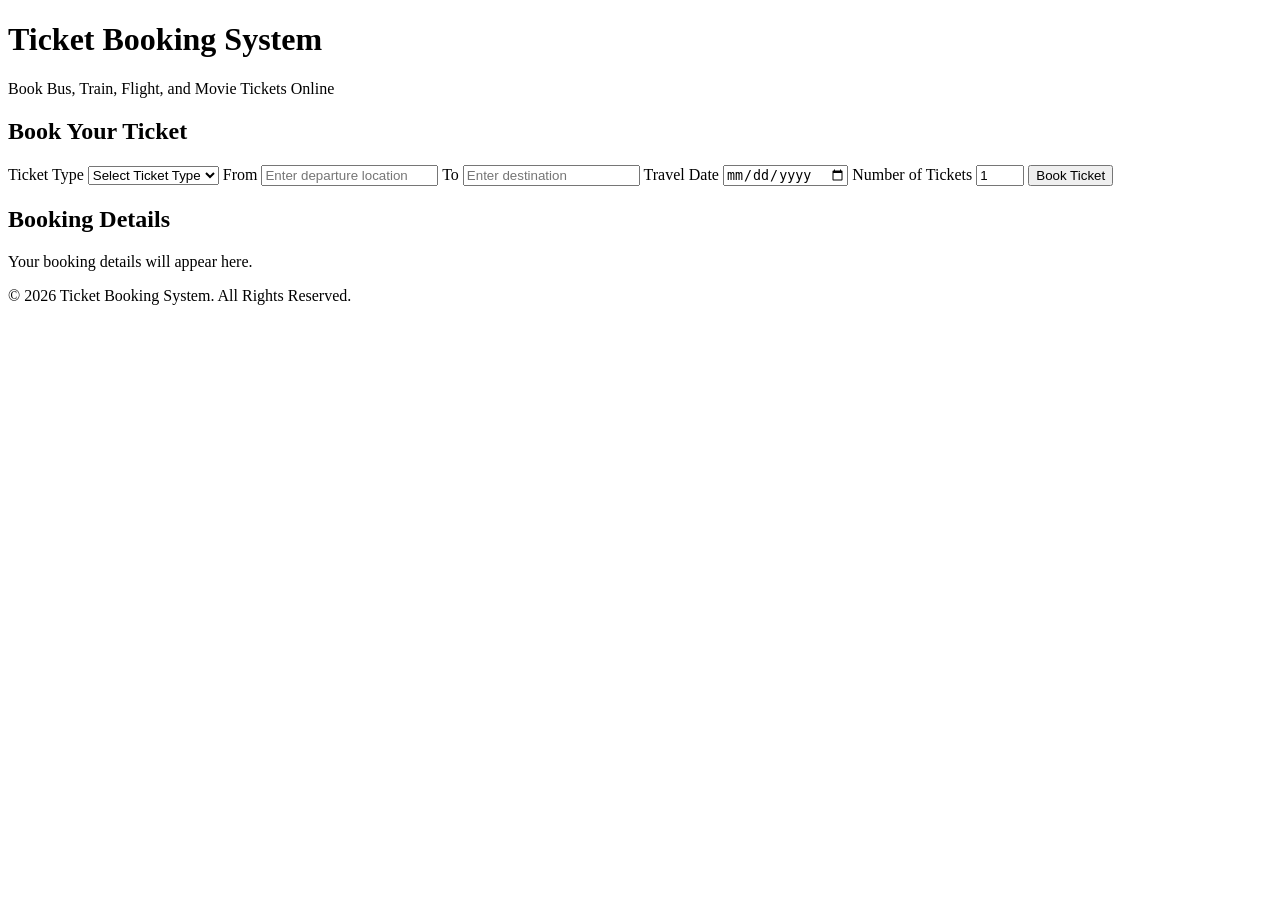
==== index.html @ 0bfd420d "Create index.html" ====
<!DOCTYPE html>
<html lang="en">
<head>
    <meta charset="UTF-8">
    <meta name="viewport" content="width=device-width, initial-scale=1.0">
    <title>Ticket Booking System</title>
    <link rel="stylesheet" href="style.css">
</head>
<body>

    <header>
        <h1>Ticket Booking System</h1>
        <p>Book Bus, Train, Flight, and Movie Tickets Online</p>
    </header>

    <main>
        <section class="booking-form">
            <h2>Book Your Ticket</h2>

            <form id="ticketForm">
                <label for="ticketType">Ticket Type</label>
                <select id="ticketType" required>
                    <option value="">Select Ticket Type</option>
                    <option value="Bus">Bus</option>
                    <option value="Train">Train</option>
                    <option value="Flight">Flight</option>
                    <option value="Movie">Movie</option>
                </select>

                <label for="fromLocation">From</label>
                <input type="text" id="fromLocation" placeholder="Enter departure location" required>

                <label for="toLocation">To</label>
                <input type="text" id="toLocation" placeholder="Enter destination" required>

                <label for="travelDate">Travel Date</label>
                <input type="date" id="travelDate" required>

                <label for="passengers">Number of Tickets</label>
                <input type="number" id="passengers" min="1" max="10" value="1" required>

                <button type="button" onclick="bookTicket()">
                    Book Ticket
                </button>
            </form>
        </section>

        <section class="booking-summary">
            <h2>Booking Details</h2>
            <div id="result">
                <p>Your booking details will appear here.</p>
            </div>
        </section>
    </main>

    <footer>
        <p>&copy; 2026 Ticket Booking System. All Rights Reserved.</p>
    </footer>

    <script src="script.js"></script>

</body>
</html>
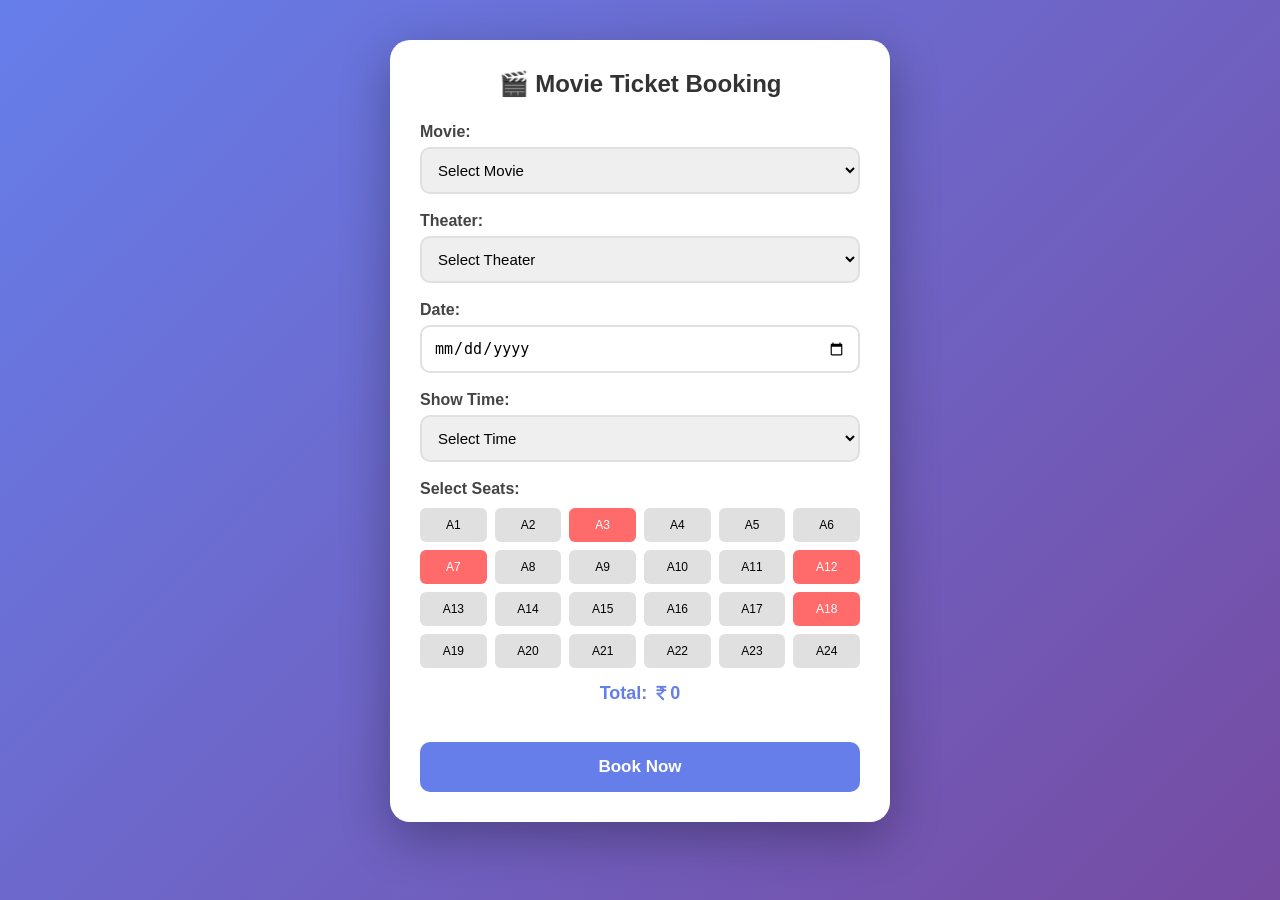
==== commit 0017dd1c: "Rename index.htmll to index.html" ====
--- a/index.html
+++ b/index.html
@@ -1,63 +1,161 @@
 <!DOCTYPE html>
-<html lang="en">
+<html lang="te">
 <head>
-    <meta charset="UTF-8">
-    <meta name="viewport" content="width=device-width, initial-scale=1.0">
-    <title>Ticket Booking System</title>
-    <link rel="stylesheet" href="style.css">
+  <meta charset="UTF-8">
+  <meta name="viewport" content="width=device-width, initial-scale=1.0">
+  <title>Ticket Booking</title>
+  <style>
+    * { margin: 0; padding: 0; box-sizing: border-box; }
+    body { 
+      font-family: 'Segoe UI', sans-serif;
+      background: linear-gradient(135deg, #667eea 0%, #764ba2 100%);
+      min-height: 100vh; padding: 20px;
+    }
+   .container { 
+      max-width: 500px; margin: 20px auto; background: white; 
+      padding: 30px; border-radius: 20px; box-shadow: 0 15px 50px rgba(0,0,0,0.3);
+    }
+    h2 { text-align: center; color: #333; margin-bottom: 25px; }
+   .form-group { margin-bottom: 18px; }
+    label { display: block; margin-bottom: 6px; font-weight: 600; color: #444; }
+    input, select { 
+      width: 100%; padding: 12px; border: 2px solid #e0e0e0; 
+      border-radius: 10px; font-size: 15px; transition: 0.3s;
+    }
+    input:focus, select:focus { outline: none; border-color: #667eea; }
+   .seat-grid { display: grid; grid-template-columns: repeat(6, 1fr); gap: 8px; margin-top: 10px; }
+   .seat { 
+      padding: 10px 5px; background: #e0e0e0; border: none; 
+      border-radius: 6px; cursor: pointer; font-size: 12px;
+    }
+   .seat.selected { background: #667eea; color: white; }
+   .seat.booked { background: #ff6b6b; color: white; cursor: not-allowed; }
+   .book-btn { 
+      width: 100%; padding: 15px; margin-top: 20px; 
+      background: #667eea; color: white; border: none; 
+      border-radius: 10px; font-size: 17px; font-weight: bold; cursor: pointer;
+    }
+   .book-btn:hover { background: #5568d3; }
+   .total { text-align: center; margin-top: 15px; font-size: 18px; font-weight: bold; color: #667eea; }
+  </style>
 </head>
 <body>
+  <div class="container">
+    <h2>🎬 Movie Ticket Booking</h2>
+    <form id="bookingForm">
+      <div class="form-group">
+        <label>Movie:</label>
+        <select id="movie" required>
+          <option value="">Select Movie</option>
+          <option value="Devara|200">Devara - ₹200</option>
+          <option value="Kalki|250">Kalki 2898 AD - ₹250</option>
+          <option value="OG|200">OG - ₹200</option>
+          <option value="Pushpa 2|220">Pushpa 2 - ₹220</option>
+        </select>
+      </div>
 
-    <header>
-        <h1>Ticket Booking System</h1>
-        <p>Book Bus, Train, Flight, and Movie Tickets Online</p>
-    </header>
+      <div class="form-group">
+        <label>Theater:</label>
+        <select id="theater" required>
+          <option value="">Select Theater</option>
+          <option>PVR - Punjagutta</option>
+          <option>INOX - GVK One</option>
+          <option>AMB Cinemas</option>
+          <option>Prasads IMAX</option>
+        </select>
+      </div>
 
-    <main>
-        <section class="booking-form">
-            <h2>Book Your Ticket</h2>
+      <div class="form-group">
+        <label>Date:</label>
+        <input type="date" id="date" required>
+      </div>
 
-            <form id="ticketForm">
-                <label for="ticketType">Ticket Type</label>
-                <select id="ticketType" required>
-                    <option value="">Select Ticket Type</option>
-                    <option value="Bus">Bus</option>
-                    <option value="Train">Train</option>
-                    <option value="Flight">Flight</option>
-                    <option value="Movie">Movie</option>
-                </select>
+      <div class="form-group">
+        <label>Show Time:</label>
+        <select id="time" required>
+          <option value="">Select Time</option>
+          <option>10:00 AM</option>
+          <option>1:30 PM</option>
+          <option>6:30 PM</option>
+          <option>9:30 PM</option>
+        </select>
+      </div>
 
-                <label for="fromLocation">From</label>
-                <input type="text" id="fromLocation" placeholder="Enter departure location" required>
+      <div class="form-group">
+        <label>Select Seats:</label>
+        <div class="seat-grid" id="seatGrid"></div>
+        <div class="total" id="total">Total: ₹0</div>
+      </div>
 
-                <label for="toLocation">To</label>
-                <input type="text" id="toLocation" placeholder="Enter destination" required>
+      <button type="submit" class="book-btn">Book Now</button>
+    </form>
+  </div>
 
-                <label for="travelDate">Travel Date</label>
-                <input type="date" id="travelDate" required>
+  <script>
+    const seatGrid = document.getElementById('seatGrid');
+    const totalEl = document.getElementById('total');
+    const movieSelect = document.getElementById('movie');
+    let selectedSeats = [];
+    let ticketPrice = 0;
 
-                <label for="passengers">Number of Tickets</label>
-                <input type="number" id="passengers" min="1" max="10" value="1" required>
+    // Create 24 seats
+    for(let i = 1; i <= 24; i++) {
+      const seat = document.createElement('button');
+      seat.type = 'button';
+      seat.className = 'seat';
+      seat.textContent = 'A' + i;
+      seat.dataset.seat = 'A' + i;
+      
+      // Random booked seats for demo
+      if([3,7,12,18].includes(i)) {
+        seat.classList.add('booked');
+        seat.disabled = true;
+      }
+      
+      seat.onclick = () => toggleSeat(seat);
+      seatGrid.appendChild(seat);
+    }
 
-                <button type="button" onclick="bookTicket()">
-                    Book Ticket
-                </button>
-            </form>
-        </section>
+    movieSelect.onchange = () => {
+      ticketPrice = parseInt(movieSelect.value.split('|')[1]) || 0;
+      updateTotal();
+    }
 
-        <section class="booking-summary">
-            <h2>Booking Details</h2>
-            <div id="result">
-                <p>Your booking details will appear here.</p>
-            </div>
-        </section>
-    </main>
+    function toggleSeat(seat) {
+      if(seat.classList.contains('booked')) return;
+      
+      seat.classList.toggle('selected');
+      const seatNum = seat.dataset.seat;
+      
+      if(seat.classList.contains('selected')) {
+        selectedSeats.push(seatNum);
+      } else {
+        selectedSeats = selectedSeats.filter(s => s!== seatNum);
+      }
+      updateTotal();
+    }
 
-    <footer>
-        <p>&copy; 2026 Ticket Booking System. All Rights Reserved.</p>
-    </footer>
+    function updateTotal() {
+      totalEl.textContent = `Total: ₹${selectedSeats.length * ticketPrice}`;
+    }
 
-    <script src="script.js"></script>
+    // Set min date to today
+    document.getElementById('date').min = new Date().toISOString().split('T')[0];
 
+    document.getElementById('bookingForm').onsubmit = (e) => {
+      e.preventDefault();
+      if(selectedSeats.length === 0) {
+        alert('Please select at least 1 seat!');
+        return;
+      }
+      const movie = movieSelect.value.split('|')[0];
+      const theater = document.getElementById('theater').value;
+      const date = document.getElementById('date').value;
+      const time = document.getElementById('time').value;
+      const total = selectedSeats.length * ticketPrice;
+      
+      alert(`✅ Booking Confirmed!\n\nMovie: ${movie}\nTheater: ${theater}\nDate: ${date}\nTime: ${time}\nSeats: ${selectedSeats.join(', ')}\nTotal: ₹${total}\n\nNote: This is demo. Real booking needs backend.`);
+    }
+  </script>
 </body>
 </html>
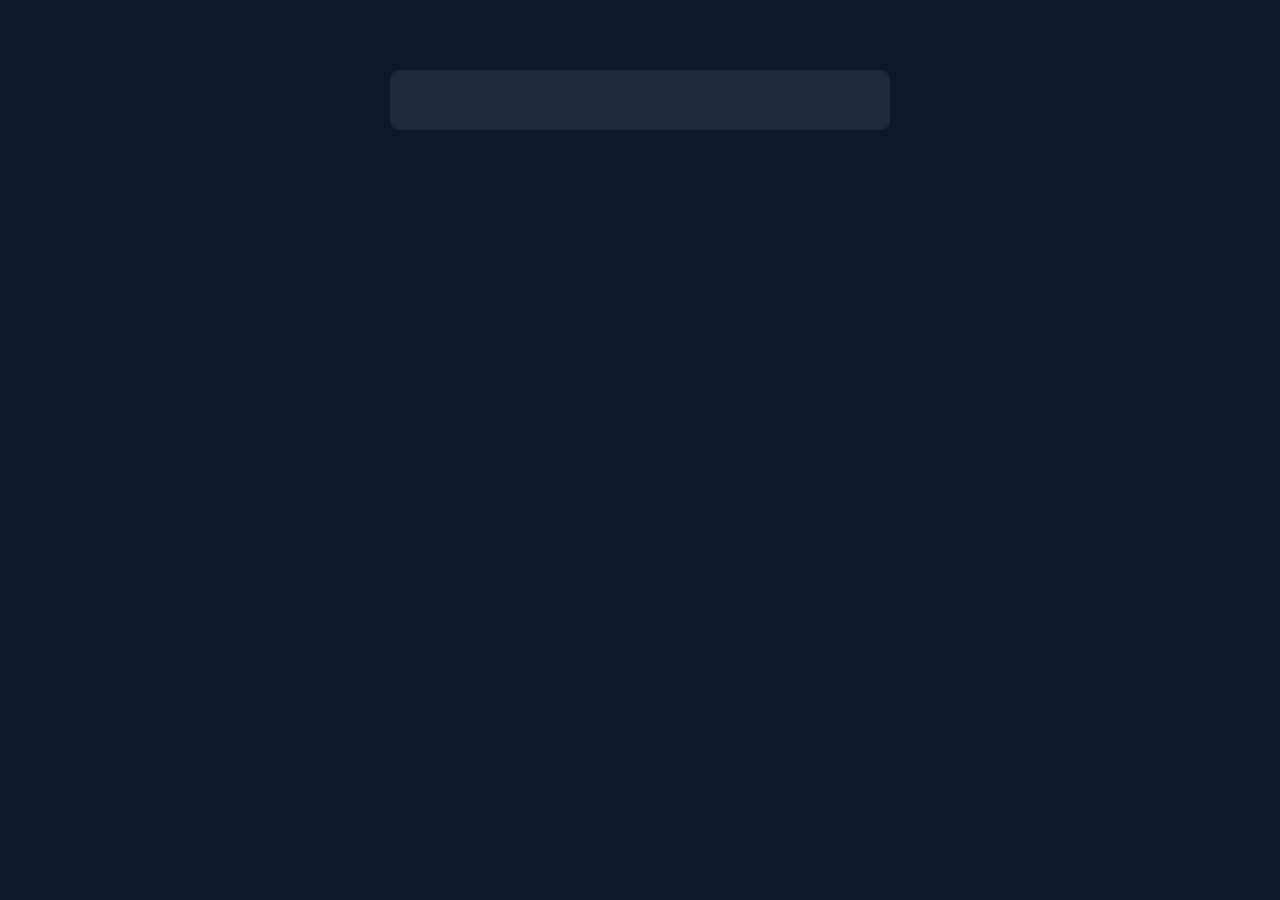
==== commit a121120f: "Update index.html" ====
--- a/index.html
+++ b/index.html
@@ -1,161 +1,39 @@
 <!DOCTYPE html>
-<html lang="te">
+<html lang="en">
 <head>
   <meta charset="UTF-8">
   <meta name="viewport" content="width=device-width, initial-scale=1.0">
-  <title>Ticket Booking</title>
+  <title>Movie Ticket Booking</title>
   <style>
-    * { margin: 0; padding: 0; box-sizing: border-box; }
-    body { 
-      font-family: 'Segoe UI', sans-serif;
-      background: linear-gradient(135deg, #667eea 0%, #764ba2 100%);
-      min-height: 100vh; padding: 20px;
-    }
-   .container { 
-      max-width: 500px; margin: 20px auto; background: white; 
-      padding: 30px; border-radius: 20px; box-shadow: 0 15px 50px rgba(0,0,0,0.3);
-    }
-    h2 { text-align: center; color: #333; margin-bottom: 25px; }
-   .form-group { margin-bottom: 18px; }
-    label { display: block; margin-bottom: 6px; font-weight: 600; color: #444; }
-    input, select { 
-      width: 100%; padding: 12px; border: 2px solid #e0e0e0; 
-      border-radius: 10px; font-size: 15px; transition: 0.3s;
-    }
-    input:focus, select:focus { outline: none; border-color: #667eea; }
-   .seat-grid { display: grid; grid-template-columns: repeat(6, 1fr); gap: 8px; margin-top: 10px; }
-   .seat { 
-      padding: 10px 5px; background: #e0e0e0; border: none; 
-      border-radius: 6px; cursor: pointer; font-size: 12px;
-    }
-   .seat.selected { background: #667eea; color: white; }
-   .seat.booked { background: #ff6b6b; color: white; cursor: not-allowed; }
-   .book-btn { 
-      width: 100%; padding: 15px; margin-top: 20px; 
-      background: #667eea; color: white; border: none; 
-      border-radius: 10px; font-size: 17px; font-weight: bold; cursor: pointer;
-    }
-   .book-btn:hover { background: #5568d3; }
-   .total { text-align: center; margin-top: 15px; font-size: 18px; font-weight: bold; color: #667eea; }
+    * { margin: 0; padding: 0; box-sizing: border-box; font-family: Arial, sans-serif; }
+    body { background: #0f172a; color: #fff; padding: 20px; }
+ .hidden { display: none; }
+ .container { max-width: 500px; margin: 50px auto; background: #1e293b; padding: 30px; border-radius: 10px; }
+    h1 { text-align: center; color: #ef4444; margin-bottom: 20px; display: flex; align-items: center; justify-content: center; gap: 10px; }
+    input, select, button { width: 100%; padding: 12px; margin: 8px 0; border: none; border-radius: 6px; font-size: 15px; }
+    input, select { background: #0f172a; color: white; border: 1px solid #334155; }
+    button { background: #ef4444; color: white; font-weight: bold; cursor: pointer; }
+    button:hover { background: #dc2626; }
+    button:active { transform: scale(0.98); }
+ .link { text-align: center; margin-top: 15px; color: #94a3b8; }
+ .link span { color: #3b82f6; cursor: pointer; text-decoration: underline; font-weight: bold; }
+ .header { background: #1e293b; padding: 15px; display: flex; justify-content: space-between; align-items: center; margin: -20px -20px 20px -20px; }
+ .logo { font-size: 20px; font-weight: bold; color: #ef4444; }
+ .movies { display: grid; grid-template-columns: repeat(2, 1fr); gap: 15px; margin: 20px 0; }
+ .movie { background: #0f172a; padding: 20px; border-radius: 8px; text-align: center; cursor: pointer; border: 2px solid transparent; }
+ .movie:hover { border-color: #ef4444; }
+ .movie.active { border-color: #22c55e; background: #1a2e1a; }
+ .emoji { font-size: 40px; margin-bottom: 10px; }
+ .seats { display: grid; grid-template-columns: repeat(8, 1fr); gap: 5px; margin: 15px 0; }
+ .seat { aspect-ratio: 1; background: #334155; border-radius: 4px; cursor: pointer; display: flex; align-items: center; justify-content: center; font-size: 10px; }
+ .seat.selected { background: #22c55e; }
+ .seat.booked { background: #ef4444; cursor: not-allowed; }
+ .total { background: #0f172a; padding: 15px; border-radius: 6px; margin: 15px 0; text-align: center; font-size: 18px; font-weight: bold; }
+ .success { background: #22c55e; padding: 15px; border-radius: 6px; text-align: center; margin-top: 15px; }
   </style>
 </head>
 <body>
-  <div class="container">
-    <h2>🎬 Movie Ticket Booking</h2>
-    <form id="bookingForm">
-      <div class="form-group">
-        <label>Movie:</label>
-        <select id="movie" required>
-          <option value="">Select Movie</option>
-          <option value="Devara|200">Devara - ₹200</option>
-          <option value="Kalki|250">Kalki 2898 AD - ₹250</option>
-          <option value="OG|200">OG - ₹200</option>
-          <option value="Pushpa 2|220">Pushpa 2 - ₹220</option>
-        </select>
-      </div>
 
-      <div class="form-group">
-        <label>Theater:</label>
-        <select id="theater" required>
-          <option value="">Select Theater</option>
-          <option>PVR - Punjagutta</option>
-          <option>INOX - GVK One</option>
-          <option>AMB Cinemas</option>
-          <option>Prasads IMAX</option>
-        </select>
-      </div>
-
-      <div class="form-group">
-        <label>Date:</label>
-        <input type="date" id="date" required>
-      </div>
-
-      <div class="form-group">
-        <label>Show Time:</label>
-        <select id="time" required>
-          <option value="">Select Time</option>
-          <option>10:00 AM</option>
-          <option>1:30 PM</option>
-          <option>6:30 PM</option>
-          <option>9:30 PM</option>
-        </select>
-      </div>
-
-      <div class="form-group">
-        <label>Select Seats:</label>
-        <div class="seat-grid" id="seatGrid"></div>
-        <div class="total" id="total">Total: ₹0</div>
-      </div>
-
-      <button type="submit" class="book-btn">Book Now</button>
-    </form>
-  </div>
-
-  <script>
-    const seatGrid = document.getElementById('seatGrid');
-    const totalEl = document.getElementById('total');
-    const movieSelect = document.getElementById('movie');
-    let selectedSeats = [];
-    let ticketPrice = 0;
-
-    // Create 24 seats
-    for(let i = 1; i <= 24; i++) {
-      const seat = document.createElement('button');
-      seat.type = 'button';
-      seat.className = 'seat';
-      seat.textContent = 'A' + i;
-      seat.dataset.seat = 'A' + i;
-      
-      // Random booked seats for demo
-      if([3,7,12,18].includes(i)) {
-        seat.classList.add('booked');
-        seat.disabled = true;
-      }
-      
-      seat.onclick = () => toggleSeat(seat);
-      seatGrid.appendChild(seat);
-    }
-
-    movieSelect.onchange = () => {
-      ticketPrice = parseInt(movieSelect.value.split('|')[1]) || 0;
-      updateTotal();
-    }
-
-    function toggleSeat(seat) {
-      if(seat.classList.contains('booked')) return;
-      
-      seat.classList.toggle('selected');
-      const seatNum = seat.dataset.seat;
-      
-      if(seat.classList.contains('selected')) {
-        selectedSeats.push(seatNum);
-      } else {
-        selectedSeats = selectedSeats.filter(s => s!== seatNum);
-      }
-      updateTotal();
-    }
-
-    function updateTotal() {
-      totalEl.textContent = `Total: ₹${selectedSeats.length * ticketPrice}`;
-    }
-
-    // Set min date to today
-    document.getElementById('date').min = new Date().toISOString().split('T')[0];
-
-    document.getElementById('bookingForm').onsubmit = (e) => {
-      e.preventDefault();
-      if(selectedSeats.length === 0) {
-        alert('Please select at least 1 seat!');
-        return;
-      }
-      const movie = movieSelect.value.split('|')[0];
-      const theater = document.getElementById('theater').value;
-      const date = document.getElementById('date').value;
-      const time = document.getElementById('time').value;
-      const total = selectedSeats.length * ticketPrice;
-      
-      alert(`✅ Booking Confirmed!\n\nMovie: ${movie}\nTheater: ${theater}\nDate: ${date}\nTime: ${time}\nSeats: ${selectedSeats.join(', ')}\nTotal: ₹${total}\n\nNote: This is demo. Real booking needs backend.`);
-    }
-  </script>
-</body>
-</html>
+  <!-- Login - Default First Page -->
+  <div id="loginBox" class="container">
+    <h1
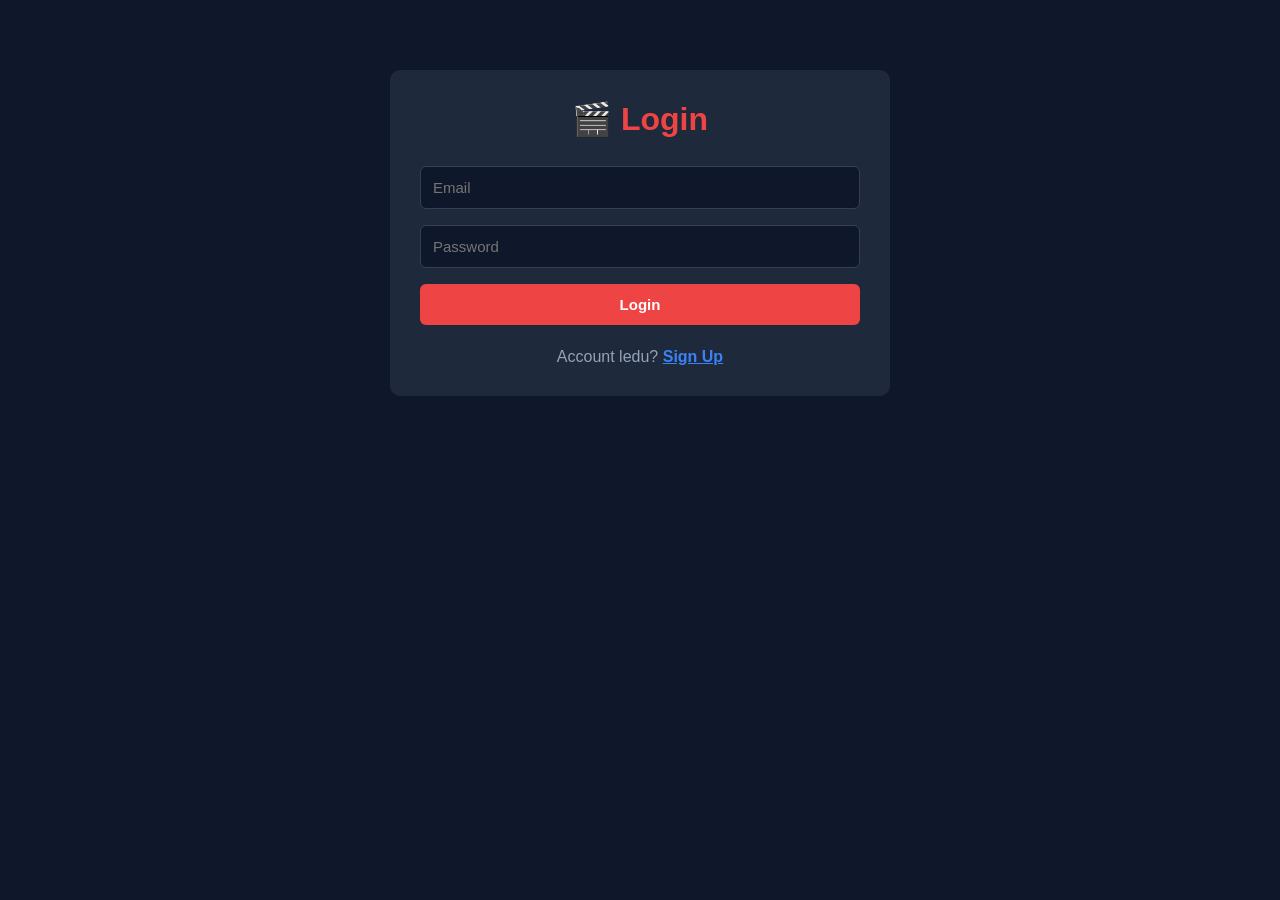
==== commit a47e6916: "Refactor index.html for better styling and layout Updated styles and improved structure for login an" ====
--- a/index.html
+++ b/index.html
@@ -1,39 +1,58 @@
 <!DOCTYPE html>
-<html lang="en">
+<html>
 <head>
   <meta charset="UTF-8">
   <meta name="viewport" content="width=device-width, initial-scale=1.0">
   <title>Movie Ticket Booking</title>
   <style>
-    * { margin: 0; padding: 0; box-sizing: border-box; font-family: Arial, sans-serif; }
-    body { background: #0f172a; color: #fff; padding: 20px; }
- .hidden { display: none; }
- .container { max-width: 500px; margin: 50px auto; background: #1e293b; padding: 30px; border-radius: 10px; }
-    h1 { text-align: center; color: #ef4444; margin-bottom: 20px; display: flex; align-items: center; justify-content: center; gap: 10px; }
+    * { margin: 0; padding: 0; box-sizing: border-box; font-family: Arial; }
+    body { background: #0f172a; color: #fff; padding: 20px; min-height: 100vh; }
+    .hidden { display: none !important; }
+    .container { max-width: 500px; margin: 50px auto; background: #1e293b; padding: 30px; border-radius: 10px; }
+    h1 { text-align: center; color: #ef4444; margin-bottom: 20px; }
     input, select, button { width: 100%; padding: 12px; margin: 8px 0; border: none; border-radius: 6px; font-size: 15px; }
     input, select { background: #0f172a; color: white; border: 1px solid #334155; }
     button { background: #ef4444; color: white; font-weight: bold; cursor: pointer; }
-    button:hover { background: #dc2626; }
-    button:active { transform: scale(0.98); }
- .link { text-align: center; margin-top: 15px; color: #94a3b8; }
- .link span { color: #3b82f6; cursor: pointer; text-decoration: underline; font-weight: bold; }
- .header { background: #1e293b; padding: 15px; display: flex; justify-content: space-between; align-items: center; margin: -20px -20px 20px -20px; }
- .logo { font-size: 20px; font-weight: bold; color: #ef4444; }
- .movies { display: grid; grid-template-columns: repeat(2, 1fr); gap: 15px; margin: 20px 0; }
- .movie { background: #0f172a; padding: 20px; border-radius: 8px; text-align: center; cursor: pointer; border: 2px solid transparent; }
- .movie:hover { border-color: #ef4444; }
- .movie.active { border-color: #22c55e; background: #1a2e1a; }
- .emoji { font-size: 40px; margin-bottom: 10px; }
- .seats { display: grid; grid-template-columns: repeat(8, 1fr); gap: 5px; margin: 15px 0; }
- .seat { aspect-ratio: 1; background: #334155; border-radius: 4px; cursor: pointer; display: flex; align-items: center; justify-content: center; font-size: 10px; }
- .seat.selected { background: #22c55e; }
- .seat.booked { background: #ef4444; cursor: not-allowed; }
- .total { background: #0f172a; padding: 15px; border-radius: 6px; margin: 15px 0; text-align: center; font-size: 18px; font-weight: bold; }
- .success { background: #22c55e; padding: 15px; border-radius: 6px; text-align: center; margin-top: 15px; }
+    .link { text-align: center; margin-top: 15px; color: #94a3b8; }
+    .link span { color: #3b82f6; cursor: pointer; text-decoration: underline; font-weight: bold; }
   </style>
 </head>
 <body>
+  <div id="loginBox" class="container">
+    <h1>🎬 Login</h1>
+    <input type="email" id="loginEmail" placeholder="Email">
+    <input type="password" id="loginPass" placeholder="Password">
+    <button onclick="login()">Login</button>
+    <div class="link">Account ledu? <span onclick="showSignup()">Sign Up</span></div>
+  </div>
 
-  <!-- Login - Default First Page -->
-  <div id="loginBox" class="container">
-    <h1
+  <div id="signupBox" class="container hidden">
+    <h1>🎬 Sign Up</h1>
+    <input type="text" id="signupName" placeholder="Name">
+    <input type="email" id="signupEmail" placeholder="Email">
+    <input type="password" id="signupPass" placeholder="Password">
+    <button onclick="signup()">Sign Up</button>
+    <div class="link">Already account unda? <span onclick="showLogin()">Login</span></div>
+  </div>
+
+  <script>
+    function showLogin() {
+      document.getElementById('loginBox').classList.remove('hidden');
+      document.getElementById('signupBox').classList.add('hidden');
+    }
+    function showSignup() {
+      document.getElementById('loginBox').classList.add('hidden');
+      document.getElementById('signupBox').classList.remove('hidden');
+    }
+    function signup() {
+      alert('Signup clicked - add backend later');
+      showLogin();
+    }
+    function login() {
+      alert('Login clicked - add backend later');
+    }
+    // Default ga login chupinchadam
+    showLogin();
+  </script>
+</body>
+</html>
